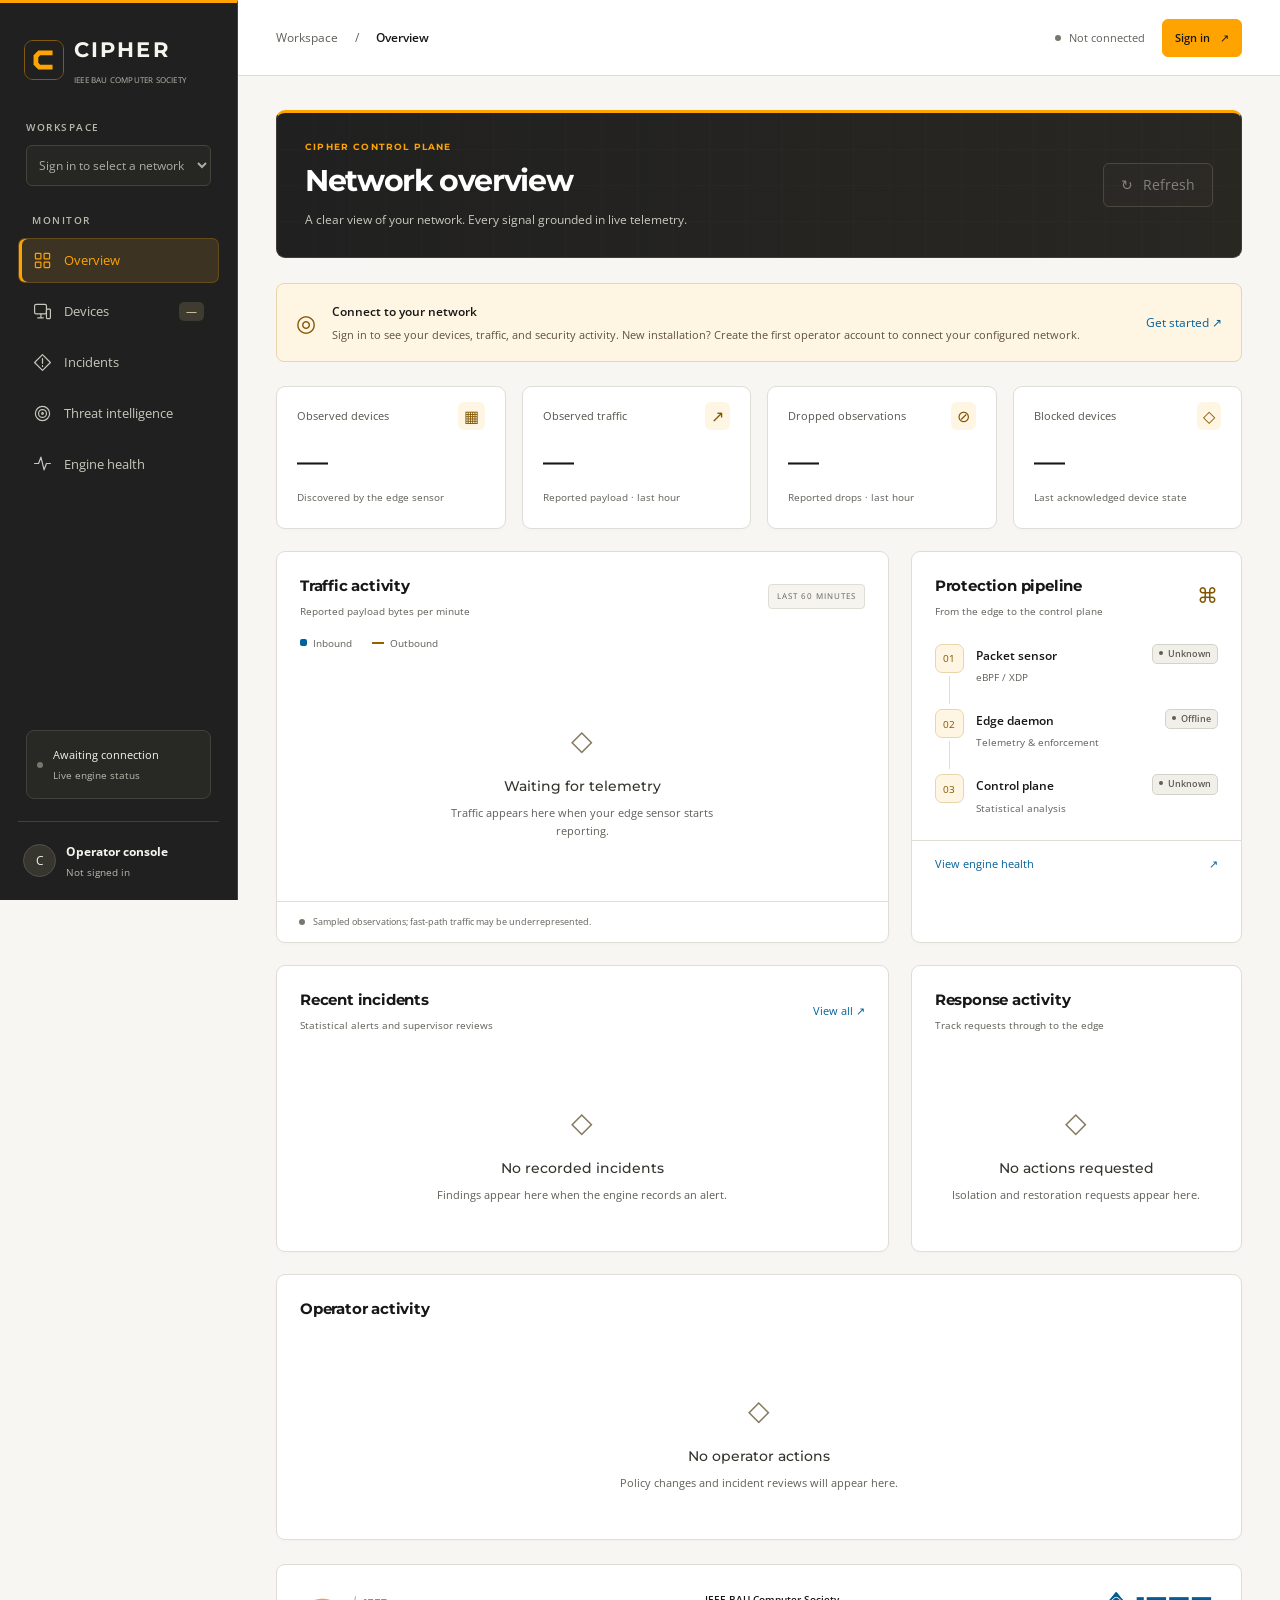
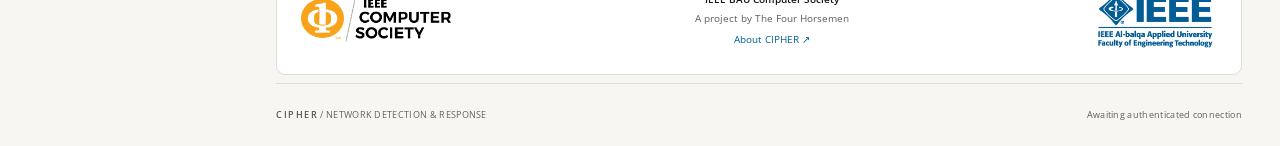
==== ui-dashboard/index.html @ 03b989c0 "Align operator dashboard with Computer Society branding" ====
<!doctype html>
<html lang="en">
  <head>
    <meta charset="utf-8" />
    <meta name="viewport" content="width=device-width, initial-scale=1" />
    <meta name="color-scheme" content="light" />
    <meta name="theme-color" content="#202020" />
    <title>CIPHER · Network operations</title>
    <link rel="icon" href="assets/cipher-logo.svg" type="image/svg+xml" />
    <link rel="stylesheet" href="assets/brand/brand.css" />
    <link rel="stylesheet" href="styles.css" />
    <script src="app.js" defer></script>
  </head>
  <body>
    <a class="skip" href="#main">Skip to content</a>
    <div class="shell">
      <aside id="sidebar">
        <button
          id="sidebar-close"
          class="icon-button"
          aria-label="Close navigation"
        >
          ×
        </button>
        <a href="#overview" class="brand" aria-label="CIPHER overview"
          ><img class="brand-mark" src="assets/cipher-logo.svg" width="40" height="40" alt="" />
          <span>CIPHER<small>IEEE BAU COMPUTER SOCIETY</small></span></a
        >
        <div class="network-picker">
          <label for="network">WORKSPACE</label
          ><select id="network" disabled>
            <option>Sign in to select a network</option>
          </select>
        </div>
        <p class="nav-label">MONITOR</p>
        <nav aria-label="Main navigation">
          <a href="#overview" data-view="overview" class="selected"
            ><svg class="nav-icon" viewBox="0 0 24 24" aria-hidden="true"><rect x="3" y="3" width="7" height="7" rx="1"/><rect x="14" y="3" width="7" height="7" rx="1"/><rect x="3" y="14" width="7" height="7" rx="1"/><rect x="14" y="14" width="7" height="7" rx="1"/></svg> Overview</a
          >
          <a href="#devices" data-view="devices"
            ><svg class="nav-icon" viewBox="0 0 24 24" aria-hidden="true"><rect x="2" y="3" width="15" height="12" rx="2"/><path d="M6 20h7m-3-5v5"/><rect x="17" y="9" width="5" height="12" rx="1"/></svg> Devices
            <span id="nav-count" class="count">—</span></a
          >
          <a href="#incidents" data-view="incidents"
            ><svg class="nav-icon" viewBox="0 0 24 24" aria-hidden="true"><path d="m12 2 10 10-10 10L2 12Z"/><path d="M12 7v6m0 3v1"/></svg> Incidents</a
          >
          <a href="#intelligence" data-view="intelligence"
            ><svg class="nav-icon" viewBox="0 0 24 24" aria-hidden="true"><circle cx="12" cy="12" r="9"/><circle cx="12" cy="12" r="5"/><circle cx="12" cy="12" r="1"/></svg> Threat intelligence</a
          >
          <a href="#engine" data-view="engine"
            ><svg class="nav-icon" viewBox="0 0 24 24" aria-hidden="true"><path d="M2 12h5l3-8 4 16 3-8h5"/></svg> Engine health</a
          >
        </nav>
        <div class="sidebar-bottom">
          <div class="edge-mini">
            <span class="dot" id="edge-dot"></span>
            <div id="edge-summary">
              Awaiting connection<small>Live engine status</small>
            </div>
          </div>
          <div class="profile">
            <span class="avatar" id="avatar">C</span>
            <div>
              <strong id="username">Operator console</strong
              ><small id="role">Not signed in</small>
            </div>
            <button
              id="logout"
              class="icon-button"
              title="Sign out"
              aria-label="Sign out"
              hidden
            >
              ↗
            </button>
          </div>
        </div>
      </aside>
      <div class="workspace">
        <header>
          <div class="breadcrumb">
            <button
              id="menu"
              class="icon-button"
              aria-label="Toggle navigation"
              aria-controls="sidebar"
              aria-expanded="false"
            >
              ☰</button
            ><span>Workspace</span><span>/</span
            ><strong id="breadcrumb">Overview</strong>
          </div>
          <div class="header-actions">
            <span id="connection" class="connection"
              ><i class="dot"></i> Not connected</span
            ><button id="auth-open" class="button small">
              Sign in <span>↗</span>
            </button>
          </div>
        </header>
        <main id="main" tabindex="-1">
          <div class="page-heading">
            <div>
              <div class="eyebrow">CIPHER CONTROL PLANE</div>
              <h1 id="page-title">Network overview</h1>
              <p id="page-description">
                A clear view of your network. Every signal grounded in live
                telemetry.
              </p>
            </div>
            <button id="refresh" class="button secondary" disabled>
              <span>↻</span> Refresh
            </button>
          </div>
          <div id="notice" class="notice" role="status">
            <span class="notice-symbol">◎</span>
            <div>
              <strong>Connect to your network</strong>
              <p>
                Sign in to see your devices, traffic, and security activity. New
                installation? Create the first operator account to connect your
                configured network.
              </p>
            </div>
            <button class="text-button" id="notice-auth">Get started ↗</button>
          </div>
          <section id="view-overview" class="view">
            <div class="metrics">
              <article class="metric">
                <div>Observed devices <span>▦</span></div>
                <strong id="metric-devices">—</strong
                ><small id="metric-active">Discovered by the edge sensor</small>
              </article>
              <article class="metric">
                <div>Observed traffic <span>↗</span></div>
                <strong id="metric-traffic">—</strong
                ><small>Reported payload · last hour</small>
              </article>
              <article class="metric">
                <div>Dropped observations <span>⊘</span></div>
                <strong id="metric-drops">—</strong
                ><small>Reported drops · last hour</small>
              </article>
              <article class="metric">
                <div>Blocked devices <span>◇</span></div>
                <strong id="metric-blocked">—</strong
                ><small>Last acknowledged device state</small>
              </article>
            </div>
            <div class="overview-grid">
              <article class="panel traffic-panel">
                <div class="panel-heading">
                  <div>
                    <h2>Traffic activity</h2>
                    <p>Reported payload bytes per minute</p>
                  </div>
                  <span class="subtle-tag">LAST 60 MINUTES</span>
                </div>
                <div class="chart-legend">
                  <span><i class="swatch inbound"></i> Inbound</span
                  ><span><i class="swatch outbound"></i> Outbound</span>
                </div>
                <div id="traffic-chart" class="chart empty">
                  <div>
                    <span class="empty-icon">⌁</span>
                    <h3>Waiting for telemetry</h3>
                    <p>
                      Traffic appears here when your edge sensor starts
                      reporting.
                    </p>
                  </div>
                </div>
                <div class="panel-foot">
                  <span class="dot"></span> Sampled observations; fast-path
                  traffic may be underrepresented.
                </div>
              </article>
              <article class="panel health-panel">
                <div class="panel-heading">
                  <div>
                    <h2>Protection pipeline</h2>
                    <p>From the edge to the control plane</p>
                  </div>
                  <span class="tiny-icon">⌘</span>
                </div>
                <div id="pipeline" class="pipeline"></div>
                <a href="#engine" class="panel-link"
                  >View engine health <span>↗</span></a
                >
              </article>
            </div>
            <div class="overview-grid lower">
              <article class="panel">
                <div class="panel-heading">
                  <div>
                    <h2>Recent incidents</h2>
                    <p>Statistical alerts and supervisor reviews</p>
                  </div>
                  <a href="#incidents" class="text-link">View all ↗</a>
                </div>
                <div id="recent-incidents" class="empty compact">
                  <div>
                    <span class="empty-icon">◇</span>
                    <h3>No incident data yet</h3>
                    <p>Recorded findings will appear here.</p>
                  </div>
                </div>
              </article>
              <article class="panel">
                <div class="panel-heading">
                  <div>
                    <h2>Response activity</h2>
                    <p>Track requests through to the edge</p>
                  </div>
                </div>
                <div id="recent-commands" class="empty compact">
                  <div>
                    <span class="empty-icon">↳</span>
                    <h3>No actions requested</h3>
                    <p>Isolation and restoration requests appear here.</p>
                  </div>
                </div>
              </article>
            </div>
          </section>
          <section id="view-devices" class="view" hidden>
            <article class="panel">
              <div class="panel-heading">
                <div>
                  <h2>Device inventory</h2>
                  <p>Devices observed by your network sensor</p>
                </div>
                <button id="export" class="button secondary small" disabled>
                  ↓ Export CSV
                </button>
              </div>
              <div class="table-toolbar">
                <label class="search"
                  ><span>⌕</span
                  ><input
                    id="device-search"
                    type="search"
                    placeholder="Search MAC, IP, or hostname"
                    aria-label="Search devices" /></label
                ><select id="device-filter" aria-label="Filter device state">
                  <option value="trusted">Trusted devices</option><option value="all" selected>All states</option>
                  <option value="allowed">Allowed</option>
                  <option value="blocked">Blocked</option>
                  <option value="suspicious">Suspicious</option></select
                ><span id="device-result-count" class="muted"></span>
              </div>
              <div class="table-scroll" tabindex="0" role="region" aria-label="Device inventory, scroll for more columns">
                <table>
                  <thead>
                    <tr>
                      <th>Device</th>
                      <th>IP address</th>
                      <th>Last confirmed state</th>
                      <th>Last seen</th>
                      <th>Response</th>
                    </tr>
                  </thead>
                  <tbody id="devices-body"></tbody>
                </table>
              </div>
            </article>
            <p class="footnote">
              Device names and IP addresses appear only when the sensor provides
              them. Requests remain pending until the daemon acknowledges the
              kernel map update.
            </p>
          </section>
          <section id="view-incidents" class="view" hidden>
            <article class="panel">
              <div class="panel-heading">
                <div>
                  <h2>Incident history</h2>
                  <p>Latest 100 recorded engine findings</p>
                </div>
                <label class="search"
                  ><span>⌕</span
                  ><input
                    id="incident-search"
                    type="search"
                    placeholder="Search findings"
                    aria-label="Search incidents"
                /></label>
              </div>
              <div id="incidents-list"></div>
            </article>
          </section>
          <section id="view-intelligence" class="view" hidden>
            <div class="notice neutral">
              <span class="notice-symbol">◎</span>
              <div>
                <strong>Explicitly configured indicators</strong>
                <p>
                  These indicators come from the server’s configured
                  intelligence file and are sent when a sensor connects. No
                  sample indicators or generated blocklists are included.
                </p>
              </div>
            </div>
            <div class="overview-grid equal">
              <article class="panel">
                <div class="panel-heading">
                  <h2>Blocked IP addresses</h2>
                  <span id="ip-count" class="count">0</span>
                </div>
                <ul id="intel-ips" class="indicator-list"></ul>
              </article>
              <article class="panel">
                <div class="panel-heading">
                  <h2>Domain filter</h2>
                  <span id="domain-count" class="count">0</span>
                </div>
                <ul id="intel-domains" class="indicator-list"></ul>
              </article>
            </div>
          </section>
          <section id="view-engine" class="view" hidden>
            <article class="panel">
              <div class="panel-heading">
                <div>
                  <h2>Engine status</h2>
                  <p>Reported health, configuration, and telemetry freshness</p>
                </div>
              </div>
              <div id="engine-actions" class="engine-actions"></div><p class="footnote">Permanent trust prevents automatic device isolation while retaining alerts. Packet-level filters remain active.</p><div id="engine-details" class="engine-details"></div>
            </article>
            <article class="panel engine-notes">
              <h2>How your data reaches CIPHER</h2>
              <div class="architecture">
                <span
                  >01 <strong>eBPF / XDP</strong
                  ><small>Packet metadata</small></span
                ><b>→</b
                ><span
                  >02 <strong>Rust daemon</strong
                  ><small>10-second summaries</small></span
                ><b>→</b
                ><span
                  >03 <strong>Control plane</strong
                  ><small>Analysis & response</small></span
                >
              </div>
              <p>
                The dashboard refreshes every three seconds. Traffic totals
                describe received observations, not full wire throughput. The
                statistical engine builds a baseline from 50 reports per device;
                deeper review requires a configured LLM supervisor.
              </p>
            </article>
          </section>
          <section class="panel"><div class="panel-heading"><h2>Operator activity</h2></div><div id="operator-activity" tabindex="0" role="region" aria-label="Operator activity"></div></section>
          <div class="project-identity" role="group" aria-label="Project organizations">
            <img src="assets/brand/logos/ieee-computer-society.png" width="150" height="46" alt="IEEE Computer Society" />
            <p><strong>IEEE BAU Computer Society</strong><span>A project by The Four Horsemen</span><a href="https://belalhamdan.com/cipher/" target="_blank" rel="noopener noreferrer">About CIPHER <span aria-hidden="true">↗</span></a></p>
            <img class="branch-logo" src="assets/brand/logos/ieee-bau-branch.png" width="124" height="61" alt="IEEE Al-Balqa Applied University, Faculty of Engineering Technology student branch" />
          </div>
          <footer>
            <span><b>CIPHER</b> / NETWORK DETECTION & RESPONSE</span
            ><span id="last-updated">Awaiting authenticated connection</span>
          </footer>
        </main>
      </div>
    </div>
    <dialog id="auth-dialog" aria-labelledby="auth-title" aria-describedby="auth-description">
      <form id="auth-form">
        <img class="auth-mark" src="assets/cipher-logo.svg" width="44" height="44" alt="" />
        <div class="dialog-heading">
          <div>
            <div class="eyebrow">OPERATOR ACCESS</div>
            <h2 id="auth-title">Welcome to CIPHER</h2>
          </div>
          <button
            type="button"
            id="auth-close"
            class="icon-button"
            aria-label="Close sign in"
          >
            ×
          </button>
        </div>
        <p id="auth-description">Sign in to your network workspace.</p>
        <label
          >Username<input
            id="auth-username"
            autocomplete="username"
            required
            maxlength="100" /></label
        ><label id="email-label" hidden
          >Email<input
            id="auth-email"
            type="email"
            autocomplete="email" /></label
        ><label
          >Password<input
            id="auth-password"
            type="password"
            autocomplete="current-password"
            required
        /></label>
        <p id="auth-error" class="error-message" role="alert"></p>
        <button id="auth-submit" class="button full" type="submit">
          Sign in →</button
        ><button id="auth-toggle" class="text-button full" type="button">
          New installation? Create an account
        </button>
        <p id="signup-note" class="footnote" hidden>
          The first account is assigned administrator access to the configured
          network. Further accounts need a network assignment.
        </p>
      </form>
    </dialog>
    <dialog id="action-dialog" aria-labelledby="action-title" aria-describedby="action-description">
      <form id="action-form">
        <div class="dialog-heading">
          <h2 id="action-title">Isolate device?</h2>
          <button
            type="button"
            id="action-close"
            class="icon-button"
            aria-label="Cancel action"
          >
            ×
          </button>
        </div>
        <p id="action-description"></p>
        <p id="action-error" class="error-message" role="alert"></p>
        <div class="dialog-actions">
          <button type="button" id="action-cancel" class="button secondary">
            Cancel</button
          ><button id="action-submit" class="button" type="submit">
            Send request
          </button>
        </div>
      </form>
    </dialog>
    <div id="toast" role="status" aria-live="polite" hidden></div>
  </body>
</html>
---- ui-dashboard/assets/brand/brand.css ----
/* Generated by scripts/build_brand.py; edit theme.json for shared colors. */
@font-face {
  font-family: "Montserrat";
  src: url("fonts/Montserrat-Medium.ttf") format("truetype");
  font-style: normal;
  font-weight: 500;
  font-display: swap;
}
@font-face {
  font-family: "Montserrat";
  src: url("fonts/Montserrat-Bold.ttf") format("truetype");
  font-style: normal;
  font-weight: 700;
  font-display: swap;
}
@font-face {
  font-family: "Open Sans";
  src: url("fonts/OpenSans-Regular.ttf") format("truetype");
  font-style: normal;
  font-weight: 400;
  font-display: swap;
}
@font-face {
  font-family: "Open Sans";
  src: url("fonts/OpenSans-SemiBold.ttf") format("truetype");
  font-style: normal;
  font-weight: 600;
  font-display: swap;
}
@font-face {
  font-family: "Open Sans";
  src: url("fonts/OpenSans-Bold.ttf") format("truetype");
  font-style: normal;
  font-weight: 700;
  font-display: swap;
}
:root {
  --orange: #FFA300;
  --blue: #00629B;
  --dark: #202020;
  --ink: #171717;
  --muted: #4A4A4A;
  --line: #D5D5D5;
  --pale: #FFF5E3;
  --heading-font: "Montserrat", sans-serif;
  --body-font: "Open Sans", sans-serif;
}
---- ui-dashboard/styles.css ----
/* Operator console: shared CS identity, with separate semantic status colors. */
:root {
  color-scheme: light;
  --bg: #f7f6f2;
  --panel: #ffffff;
  --sidebar: var(--dark);
  --line: #deddd6;
  --text: var(--ink);
  --muted: #60605a;
  --accent: var(--orange);
  --accent-text: #805500;
  --success: #2f6b45;
  --amber: #805500;
  --red: #a4373f;
  --series-in: var(--blue);
  --series-out: #946000;
  --font: var(--body-font);
  font: 14px/1.6 var(--font);
  color: var(--text);
  background: var(--bg);
  font-synthesis: none;
}
* {
  box-sizing: border-box;
}
body {
  margin: 0;
}
button,
input,
select {
  font: inherit;
}
button,
a,
input,
select {
  -webkit-tap-highlight-color: transparent;
}
button,
a {
  touch-action: manipulation;
}
a {
  color: inherit;
  text-decoration: none;
}
button {
  cursor: pointer;
}
button:disabled {
  cursor: not-allowed;
  opacity: 0.45;
}
[hidden] {
  display: none !important;
}
:focus-visible {
  outline: 3px solid var(--blue);
  outline-offset: 4px;
}
h1, h2, h3, p { margin: 0; }
h1, h2, h3 { font-family: var(--heading-font); }
h1 {
  font-size: 30px;
  font-weight: 700;
  letter-spacing: -1px;
  line-height: 1.35;
}
h2 {
  font-size: 15px;
  font-weight: 700;
  letter-spacing: -0.2px;
}
h3 {
  font-size: 14px;
  font-weight: 500;
}
.shell {
  display: flex;
  min-height: 100vh;
}
aside {
  position: fixed;
  inset: 0 auto 0 0;
  width: 238px;
  background: var(--sidebar);
  border-right: 1px solid var(--line);
  padding: 30px 18px 0;
  display: flex;
  flex-direction: column;
  z-index: 20;
}
.brand {
  display: flex;
  align-items: center;
  gap: 12px;
  padding: 0 12px;
  font-weight: 700;
  font-size: 23px;
  letter-spacing: 3px;
}
.brand small {
  display: block;
  color: var(--muted);
  font-size: 8px;
  letter-spacing: 2.2px;
  font-weight: 500;
}
.brand-mark {
  position: relative;
  border: 1.5px solid var(--accent);
  border-radius: 12px;
  color: var(--accent-text);
  height: 40px;
  width: 40px;
  text-align: center;
  font-size: 27px;
  line-height: 37px;
  letter-spacing: 0;
}
.brand-mark span {
  position: absolute;
  right: 0;
  top: 4px;
  background: var(--sidebar);
  font-size: 18px;
  line-height: 24px;
}
.network-picker {
  margin: 35px 8px 26px;
}
.network-picker label,
.nav-label {
  display: block;
  font-size: 10px;
  font-weight: 600;
  letter-spacing: 1.5px;
  color: #b8b8ae;
  margin-bottom: 10px;
}
.network-picker select {
  width: 100%;
  font-size: 12px;
  padding: 10px 8px;
}
.nav-label {
  margin-left: 14px;
}
nav {
  display: grid;
  gap: 6px;
}
nav a {
  padding: 11px 14px;
  border-radius: 7px;
  color: #c7c7bc;
  display: flex;
  gap: 12px;
  align-items: center;
  font-size: 13px;
}
nav a:hover {
  background: #30302c;
  color: var(--text);
}
nav a.selected {
  background: #3c3323;
  color: var(--accent-text);
}
.nav-icon {
  font-size: 20px;
  width: 21px;
  text-align: center;
  line-height: 1;
}
.count {
  padding: 1px 7px;
  background: #f0efe9;
  border-radius: 5px;
  color: #55554d;
  font-size: 11px;
  font-variant-numeric: tabular-nums;
}
nav .count {
  margin-left: auto;
}
.sidebar-bottom {
  margin-top: auto;
}
.edge-mini {
  margin: 30px 8px 22px;
  padding: 15px 10px;
  border: 1px solid var(--line);
  border-radius: 8px;
  display: flex;
  gap: 10px;
  font-size: 11px;
  align-items: center;
}
.edge-mini small,
.profile small {
  display: block;
  color: var(--muted);
  font-size: 10px;
  margin-top: 3px;
}
.dot {
  display: inline-block;
  width: 6px;
  height: 6px;
  flex-shrink: 0;
  border-radius: 50%;
  background: #77776d;
}
.dot.online {
  background: var(--success);
  box-shadow: 0 0 0 4px #a6d57012;
}
.dot.warning {
  background: var(--amber);
}
.profile {
  display: flex;
  align-items: center;
  gap: 10px;
  border-top: 1px solid var(--line);
  padding: 20px 5px;
}
.profile strong {
  font-size: 12px;
  display: block;
  max-width: 120px;
  overflow: hidden;
  text-overflow: ellipsis;
}
.avatar {
  display: grid;
  place-items: center;
  background: #37362e;
  border: 1px solid #545146;
  width: 33px;
  height: 33px;
  border-radius: 50%;
  font-size: 12px;
}
.profile button {
  margin-left: auto;
}
.workspace {
  margin-left: 238px;
  width: calc(100% - 238px);
  min-width: 0;
}
header {
  height: 76px;
  border-bottom: 1px solid var(--line);
  display: flex;
  justify-content: space-between;
  align-items: center;
  padding: 0 38px;
}
.breadcrumb,
.header-actions {
  display: flex;
  align-items: center;
  gap: 17px;
  font-size: 12px;
}
.breadcrumb {
  color: var(--muted);
}
.breadcrumb strong {
  color: var(--text);
  font-weight: 500;
}
.connection {
  font-size: 11px;
  color: var(--muted);
  display: flex;
  align-items: center;
  gap: 8px;
}
.button {
  border: 1px solid var(--accent);
  border-radius: 6px;
  background: var(--accent);
  color: var(--ink);
  font-weight: 600;
  padding: 10px 17px;
  display: inline-flex;
  gap: 10px;
  align-items: center;
  justify-content: center;
}
.button:hover {
  filter: brightness(1.08);
}
.button.secondary {
  background: #ffffff;
  border-color: #c8c6bc;
  color: var(--text);
  font-weight: 500;
}
.button.small {
  font-size: 11px;
  padding: 7px 12px;
}
.button.danger {
  background: #fff0ef;
  border-color: #d5a5a2;
  color: var(--red);
}
.icon-button {
  min-width: 36px;
  min-height: 36px;
  border: 0;
  background: none;
  color: var(--muted);
  padding: 5px;
  font-size: 20px;
  line-height: 1.2;
}
.text-button {
  border: 0;
  background: none;
  color: var(--accent-text);
  font-size: 12px;
  padding: 8px 0;
}
.text-link {
  font-size: 11px;
  color: var(--muted);
  white-space: nowrap;
}
.text-link:hover {
  color: var(--accent-text);
}
#menu {
  display: none;
}
main {
  padding: 34px 38px 0;
  max-width: 1640px;
  margin: auto;
}
.page-heading {
  display: flex;
  justify-content: space-between;
  gap: 20px;
  align-items: center;
  margin-bottom: 25px;
}
.eyebrow {
  font-size: 9px;
  font-weight: 600;
  letter-spacing: 1.8px;
  color: var(--accent-text);
  margin-bottom: 7px;
}
.page-heading p {
  font-size: 12px;
  color: var(--muted);
  margin-top: 7px;
}
.notice {
  display: flex;
  align-items: center;
  gap: 16px;
  background: #fff5e3;
  border: 1px solid #e9d5ab;
  border-radius: 8px;
  padding: 16px 19px;
  margin-bottom: 24px;
}
.notice strong {
  font-size: 12px;
  font-weight: 600;
}
.notice p {
  color: #60523d;
  font-size: 11px;
  line-height: 1.7;
  margin-top: 3px;
}
.notice-symbol {
  font-size: 23px;
  color: var(--accent-text);
}
.notice .text-button {
  white-space: nowrap;
  margin-left: auto;
}
.notice.warning {
  background: #fff5e3;
  border-color: #d5b97d;
}
.notice.warning .notice-symbol {
  color: var(--amber);
}
.notice.neutral {
  background: var(--panel);
  border-color: var(--line);
}
.metrics {
  display: grid;
  grid-template-columns: repeat(4, minmax(0, 1fr));
  gap: 16px;
  margin-bottom: 22px;
}
.metric {
  border: 1px solid var(--line);
  background: var(--panel);
  border-radius: 9px;
  padding: 20px;
}
.metric > div {
  display: flex;
  justify-content: space-between;
  gap: 8px;
  color: #55554d;
  font-size: 11px;
}
.metric > div span {
  font-size: 16px;
  color: #805500;
  line-height: 1;
}
.metric > strong {
  display: block;
  font-size: 31px;
  font-weight: 500;
  letter-spacing: -1px;
  margin: 12px 0 5px;
  line-height: 1.25;
  font-variant-numeric: tabular-nums;
}
.metric small {
  color: var(--muted);
  font-size: 10px;
}
.overview-grid {
  display: grid;
  grid-template-columns: minmax(0, 1.85fr) minmax(270px, 1fr);
  gap: 22px;
  margin-bottom: 22px;
}
.overview-grid.equal {
  grid-template-columns: 1fr 1fr;
}
.panel {
  border: 1px solid var(--line);
  border-radius: 9px;
  background: var(--panel);
  overflow: hidden;
}
.panel-heading {
  display: flex;
  align-items: center;
  justify-content: space-between;
  gap: 16px;
  padding: 22px 23px 16px;
}
.panel-heading p {
  font-size: 10px;
  color: var(--muted);
  margin-top: 5px;
}
.subtle-tag {
  font-size: 8px;
  letter-spacing: 1px;
  background: #f5f4ef;
  border: 1px solid #deddd6;
  padding: 5px 8px;
  border-radius: 4px;
  color: #666357;
  white-space: nowrap;
}
.chart-legend {
  display: flex;
  gap: 20px;
  font-size: 10px;
  color: var(--muted);
  padding: 0 23px;
}
.chart-legend span {
  display: flex;
  align-items: center;
  gap: 6px;
}
.swatch {
  width: 7px;
  height: 7px;
  border-radius: 50%;
  display: inline-block;
}
.inbound {
  background: var(--series-in);
}
.outbound {
  background: var(--series-out);
}
.chart {
  height: 237px;
  margin: 8px 22px 5px;
  position: relative;
}
.chart svg {
  width: 100%;
  height: 100%;
  overflow: visible;
}
.chart text {
  fill: var(--muted);
  font-size: 10px;
}
.empty {
  display: flex;
  align-items: center;
  justify-content: center;
  text-align: center;
  padding: 24px;
  color: var(--muted);
}
.empty p {
  font-size: 11px;
  max-width: 310px;
  margin: 7px auto 0;
  color: var(--muted);
}
.empty h3 {
  color: #35352f;
}
.empty-icon {
  font-size: 28px;
  display: block;
  color: #84785e;
  margin: 2px 0 13px;
}
.empty.compact {
  min-height: 202px;
}
.panel-foot {
  border-top: 1px solid var(--line);
  display: flex;
  align-items: center;
  gap: 8px;
  padding: 13px 22px;
  font-size: 9px;
  color: var(--muted);
}
.pipeline {
  padding: 9px 23px 12px;
}
.pipeline-row {
  display: flex;
  align-items: flex-start;
  gap: 12px;
  position: relative;
  padding: 0 0 24px;
}
.pipeline-row:last-child {
  padding-bottom: 12px;
}
.pipeline-row:not(:last-child):before {
  content: "";
  position: absolute;
  left: 14px;
  top: 32px;
  bottom: 5px;
  width: 1px;
  background: var(--line);
}
.pipeline-step {
  height: 29px;
  width: 29px;
  background: var(--pale);
  border: 1px solid #e9d5ab;
  border-radius: 7px;
  display: grid;
  place-items: center;
  font-size: 10px;
  color: #805500;
  flex-shrink: 0;
}
.pipeline-row strong {
  font-size: 12px;
  font-weight: 500;
}
.pipeline-row small {
  display: block;
  font-size: 10px;
  color: var(--muted);
  margin-top: 3px;
}
.pipeline-row .badge {
  margin-left: auto;
  font-size: 9px;
  padding: 2px 6px;
}
.panel-link {
  display: flex;
  justify-content: space-between;
  border-top: 1px solid var(--line);
  font-size: 11px;
  padding: 14px 23px;
  color: var(--blue);
}
.panel-link:hover {
  color: var(--accent-text);
}
.tiny-icon {
  color: #805500;
  font-size: 21px;
}
.badge {
  display: inline-block;
  border: 1px solid #d5d3c8;
  background: #f0efe9;
  color: #5e5b50;
  font-size: 10px;
  padding: 3px 8px;
  border-radius: 5px;
  white-space: nowrap;
  text-transform: capitalize;
}
.badge.allowed,
.badge.applied,
.badge.online {
  color: var(--success);
  background: #edf5ed;
  border-color: #bfd4bd;
}
.badge.blocked,
.badge.failed {
  color: var(--red);
  background: #fceeee;
  border-color: #e4bfc3;
}
.badge.pending,
.badge.sent,
.badge.suspicious,
.badge.learning {
  color: var(--amber);
  background: #fff5e3;
  border-color: #e8d3a6;
}
.table-toolbar {
  display: flex;
  align-items: center;
  gap: 12px;
  padding: 8px 23px 20px;
}
.search {
  display: flex;
  align-items: center;
  gap: 8px;
  background: #fafaf7;
  border: 1px solid #c8c6bc;
  border-radius: 6px;
  padding: 0 12px;
  min-width: 0;
}
.search > span {
  font-size: 20px;
  color: var(--muted);
}
input,
select {
  color: var(--text);
  background: #fafaf7;
  border: 1px solid #c8c6bc;
  border-radius: 6px;
  padding: 10px 12px;
  min-width: 0;
}
.search input {
  border: 0;
  background: none;
  width: 240px;
  font-size: 12px;
  padding: 9px 0;
  max-width: 100%;
}
input::placeholder {
  color: #6a695f;
}
.muted {
  color: var(--muted);
  font-size: 11px;
}
.table-toolbar .muted {
  margin-left: auto;
}
.table-scroll {
  overflow: auto;
}
table {
  width: 100%;
  border-collapse: collapse;
  text-align: left;
  white-space: nowrap;
}
th {
  font-size: 10px;
  text-transform: uppercase;
  letter-spacing: 0.8px;
  color: #605e54;
  font-weight: 500;
  background: #fafaf7;
  padding: 13px 23px;
}
td {
  padding: 17px 23px;
  border-top: 1px solid var(--line);
  font-size: 12px;
}
td strong {
  font-weight: 500;
  display: block;
}
td small {
  display: block;
  color: var(--muted);
  font-size: 10px;
  margin-top: 4px;
}
.mono {
  font-family: ui-monospace, SFMono-Regular, Consolas, monospace;
  font-size: 11px;
}
td .empty {
  padding: 28px;
}
.footnote {
  color: var(--muted);
  font-size: 11px;
  line-height: 1.7;
  margin-top: 16px;
}
.incident {
  padding: 17px 23px;
  border-top: 1px solid var(--line);
}
.incident-top {
  display: flex;
  align-items: center;
  justify-content: space-between;
  gap: 12px;
}
.incident h3 {
  color: var(--text);
  font-size: 12px;
}
.incident p {
  font-size: 12px;
  line-height: 1.7;
  color: #55554d;
  margin-top: 10px;
  overflow-wrap: anywhere;
}
.incident-meta {
  display: flex;
  justify-content: space-between;
  gap: 12px;
  font-size: 10px;
  color: var(--muted);
  margin-top: 10px;
}
.command-row {
  display: flex;
  gap: 10px;
  align-items: center;
  justify-content: space-between;
  padding: 14px 23px;
  border-top: 1px solid var(--line);
  font-size: 11px;
}
.command-row small {
  display: block;
  color: var(--muted);
  font-size: 10px;
  margin-top: 4px;
}
.indicator-list {
  list-style: none;
  padding: 0 23px 22px;
  margin: 0;
}
.indicator-list li {
  border-top: 1px solid var(--line);
  padding: 13px 0;
  overflow-wrap: anywhere;
  font-family: ui-monospace, monospace;
  font-size: 12px;
  color: #44443d;
}
.engine-details {
  padding: 0 23px 16px;
}
.engine-row {
  display: flex;
  justify-content: space-between;
  gap: 20px;
  padding: 16px 0;
  border-top: 1px solid var(--line);
  font-size: 12px;
  color: var(--muted);
}
.engine-row strong {
  font-weight: 500;
  color: var(--text);
  text-align: right;
}
.engine-notes {
  margin-top: 22px;
  padding: 23px;
}
.engine-notes > p {
  font-size: 12px;
  color: var(--muted);
  line-height: 1.8;
  max-width: 850px;
}
.architecture {
  display: flex;
  align-items: center;
  gap: 25px;
  margin: 26px 0;
  color: var(--accent-text);
  font-size: 12px;
}
.architecture span {
  flex: 1;
  border: 1px solid var(--line);
  padding: 16px;
  border-radius: 6px;
}
.architecture strong {
  color: var(--text);
  display: block;
  font-weight: 500;
  margin: 5px 0;
}
.architecture small {
  color: var(--muted);
}
footer {
  display: flex;
  justify-content: space-between;
  gap: 15px;
  padding: 24px 0;
  margin-top: 8px;
  border-top: 1px solid var(--line);
  font-size: 8px;
  letter-spacing: 0.8px;
  color: var(--muted);
}
footer b {
  font-weight: 600;
  letter-spacing: 1.5px;
  color: #55554d;
}
dialog {
  max-width: 440px;
  width: calc(100% - 32px);
  background: #ffffff;
  color: var(--text);
  border: 1px solid #d0cec3;
  border-radius: 12px;
  padding: 28px;
  box-shadow: 0 20px 90px #0007;
}
dialog::backdrop {
  background: #171717a8;
  backdrop-filter: blur(5px);
}
.dialog-heading {
  display: flex;
  justify-content: space-between;
  align-items: flex-start;
  gap: 20px;
}
.dialog-heading h2 {
  font-size: 22px;
}
dialog p {
  font-size: 12px;
  color: var(--muted);
  margin: 12px 0 20px;
}
dialog label {
  display: block;
  font-size: 12px;
  color: #44443d;
  margin-top: 16px;
}
dialog input {
  display: block;
  width: 100%;
  margin-top: 7px;
}
.full {
  width: 100%;
  margin-top: 12px;
}
.dialog-actions {
  display: flex;
  justify-content: flex-end;
  gap: 10px;
}
.error-message {
  color: var(--red);
  font-size: 12px;
  min-height: 0;
}
.error-message:empty {
  display: none;
}
#toast {
  position: fixed;
  bottom: 24px;
  left: 50%;
  transform: translateX(-50%);
  z-index: 100;
  background: #242421;
  color: #ffffff;
  border: 1px solid #625b49;
  padding: 13px 22px;
  border-radius: 8px;
  font-size: 12px;
  box-shadow: 0 10px 35px #0006;
  max-width: 90vw;
}
.skip {
  position: fixed;
  top: -100px;
  left: 15px;
  z-index: 200;
  background: var(--accent);
  color: var(--ink);
  padding: 12px;
}
.skip:focus {
  top: 15px;
}
@media (min-width: 1500px) {
  main {
    padding-top: 42px;
  }
  .chart {
    height: 270px;
  }
  .pipeline-row {
    padding-bottom: 34px;
  }
}
@media (max-width: 1150px) {
  aside {
    width: 210px;
    padding-left: 12px;
    padding-right: 12px;
  }
  .workspace {
    margin-left: 210px;
    width: calc(100% - 210px);
  }
  main {
    padding: 26px 24px 0;
  }
  header {
    padding: 0 24px;
  }
  .metrics {
    gap: 10px;
  }
  .metric {
    padding: 16px;
  }
  .overview-grid {
    grid-template-columns: minmax(0, 1.4fr) minmax(255px, 1fr);
    gap: 14px;
  }
  .metric small {
    font-size: 9px;
  }
  .panel-heading {
    padding: 18px;
  }
  .panel-heading h2 {
    font-size: 14px;
  }
  .subtle-tag {
    font-size: 7px;
  }
  .pipeline {
    padding: 10px 18px;
  }
  .panel-foot {
    font-size: 8px;
  }
}
@media (max-width: 900px) {
  .metrics {
    grid-template-columns: repeat(2, minmax(0, 1fr));
  }
  .overview-grid,
  .overview-grid.equal {
    grid-template-columns: 1fr;
  }
  .chart {
    height: 250px;
  }
  .lower {
    gap: 16px;
  }
  .pipeline-row {
    padding-bottom: 25px;
  }
  .table-toolbar {
    flex-wrap: wrap;
  }
  .table-toolbar .search {
    flex: 1;
  }
  .panel-heading {
    flex-wrap: wrap;
  }
}
@media (max-width: 650px) {
  aside {
    transform: translateX(-100%);
    transition: transform 0.2s;
    width: 238px;
    box-shadow: 10px 0 40px #0006;
  }
  aside.open {
    transform: translateX(0);
  }
  .workspace {
    margin: 0;
    width: 100%;
  }
  header {
    height: 62px;
    padding: 0 18px;
  }
  .breadcrumb {
    gap: 10px;
  }
  #menu {
    display: block;
  }
  .header-actions {
    gap: 10px;
  }
  .connection {
    font-size: 9px;
  }
  .connection .dot {
    display: none;
  }
  main {
    padding: 25px 16px 0;
  }
  .page-heading {
    gap: 12px;
    align-items: flex-start;
    margin-bottom: 20px;
  }
  h1 {
    font-size: 25px;
  }
  .page-heading p {
    font-size: 11px;
  }
  .page-heading > .button {
    font-size: 10px;
    padding: 8px;
    margin-top: 20px;
  }
  .notice {
    padding: 14px;
    gap: 10px;
    flex-wrap: wrap;
  }
  .notice > div {
    flex: 1;
    min-width: 180px;
  }
  .notice .text-button {
    margin-left: 34px;
  }
  .notice p {
    font-size: 10px;
  }
  .metrics {
    gap: 10px;
  }
  .metric {
    padding: 16px 13px;
  }
  .metric > div {
    font-size: 10px;
  }
  .metric > strong {
    font-size: 28px;
  }
  .metric > div span {
    font-size: 13px;
  }
  .metric small {
    font-size: 9px;
  }
  .panel-heading {
    gap: 8px;
  }
  .chart {
    margin: 8px 15px;
    height: 215px;
  }
  .panel-foot {
    font-size: 8px;
    padding: 12px 15px;
  }
  .table-toolbar {
    padding: 8px 16px 16px;
  }
  .search input {
    width: 100%;
  }
  .panel-heading .search {
    width: 100%;
  }
  th,
  td {
    padding: 14px 16px;
  }
  .architecture {
    gap: 8px;
    flex-direction: column;
    align-items: stretch;
  }
  .architecture b {
    text-align: center;
    transform: rotate(90deg);
  }
  .architecture span {
    padding: 12px;
  }
  .engine-row {
    font-size: 11px;
  }
  .engine-row strong {
    max-width: 60%;
    overflow-wrap: anywhere;
  }
  footer {
    font-size: 7px;
    flex-wrap: wrap;
  }
  .incident-meta {
    flex-wrap: wrap;
  }
  dialog {
    padding: 22px;
  }
}
@media (prefers-reduced-motion: reduce) {
  * {
    transition: none !important;
    scroll-behavior: auto !important;
  }
}

.page-heading > div {
  min-width: 0;
}
h1 {
  overflow-wrap: anywhere;
}
.view .notice > div {
  min-width: 0;
}

.breadcrumb {
  min-width: 0;
}
.breadcrumb strong {
  min-width: 0;
  overflow: hidden;
  text-overflow: ellipsis;
  white-space: nowrap;
}
.breadcrumb > span,
.header-actions,
#menu {
  flex-shrink: 0;
}
#sidebar-close {
  display: none;
}
@media (max-width: 650px) {
  #sidebar-close {
    display: block;
    position: absolute;
    right: 8px;
    top: 8px;
  }
}

.engine-actions, .incident-actions {display:flex;flex-wrap:wrap;gap:8px;margin:16px 0;}
#devices-body td:last-child .button {margin:3px;}
.incident details {margin:12px 0;color:var(--muted,#60605a);}
.incident p.plain {color:var(--text);border-left:2px solid var(--accent);padding-left:10px;}
.incident p.plain strong {color:var(--accent);font-weight:600;}

#operator-activity {max-height: 360px; overflow: auto; padding: 0 24px;}
#operator-activity .command-row {min-width: 0;}


/* Charcoal navigation and orange rules match the public project presentation. */
#sidebar {
  --line: #42423c;
  --muted: #b8b8ae;
  --text: #f5f5ef;
  --success: #a6d570;
  color-scheme: dark;
  color: var(--text);
  border-top: 3px solid var(--accent);
  overflow-y: auto;
  scrollbar-width: thin;
}
#sidebar :focus-visible { outline-color: var(--accent); }
.brand { font-family: var(--heading-font); font-size: 21px; letter-spacing: .1em; gap: 10px; padding-inline: 6px; }
.brand small { font-family: var(--body-font); font-size: 8px; letter-spacing: .025em; margin-top: 7px; }
.brand-mark { object-fit: contain; flex-shrink: 0; border-color: #ffa30070; border-radius: 9px; }
.network-picker { margin-top: 33px; }
#network { color: #e8e8df; background: #292925; border-color: #555349; }
nav a { border: 1px solid transparent; }
nav a.selected { color: var(--accent); border-color: #ffa30036; box-shadow: inset 3px 0 var(--accent); }
nav .count { background: #3f3b31; color: #f1dcb7; }
.nav-icon { width: 19px; height: 19px; flex-shrink: 0; fill: none; stroke: currentColor; stroke-width: 1.5; stroke-linecap: round; stroke-linejoin: round; }
.sidebar-bottom { padding-top: 20px; }
.profile > div { min-width: 0; flex: 1; }
.edge-mini { background: #282824; }
header { background: #fff; }
.breadcrumb strong { font-weight: 600; }
.page-heading {
  padding: 27px 28px;
  border: 1px solid #3d3b33;
  border-top: 3px solid var(--accent);
  border-radius: 9px;
  color: #fff;
  background: linear-gradient(90deg, #202020, #292722);
  position: relative;
  overflow: hidden;
  isolation: isolate;
}
.page-heading::before { content: ''; position: absolute; inset: 0; z-index: -1; background-image: linear-gradient(#ffffff04 1px, transparent 1px), linear-gradient(90deg, #ffffff04 1px, transparent 1px); background-size: 36px 36px; }
.page-heading h1 { letter-spacing: -.045em; }
.page-heading .eyebrow { color: var(--accent); font-family: var(--heading-font); font-weight: 700; letter-spacing: .13em; }
.page-heading p { color: #c9c8bd; line-height: 1.8; max-width: 560px; }
.page-heading .button.secondary { color: #f4f0e6; border-color: #767063; background: #ffffff08; }
.page-heading :focus-visible { outline-color: var(--accent); }
.button { transition: background .15s, border-color .15s; min-height: 38px; }
.button:hover { filter: none; background: #ffc04d; }
.button.secondary:hover { background: #f4f2ea; border-color: #8b8576; }
.button.danger:hover { background: #fbe0e0; border-color: #a4373f; }
.page-heading .button.secondary:hover { background: #ffffff18; }
.text-link, .text-button { color: var(--blue); }
.text-link:hover, .text-button:hover, .panel-link:hover { color: #805500; text-decoration: underline; text-underline-offset: 4px; }
.metric { position: relative; box-shadow: 0 2px 4px #23231604; }
.metric > strong { font-family: var(--heading-font); font-weight: 500; }
.metric > div span { background: var(--pale); border-radius: 6px; padding: 6px; margin-top: -5px; }
.panel { box-shadow: 0 2px 4px #23231604; }
.pipeline-row strong, td strong, .engine-row strong { font-weight: 600; }
.inbound { border-radius: 2px; }
.outbound { border-radius: 0; height: 0; width: 12px; border-top: 2px dashed var(--series-out); background: transparent; }
.chart .chart-grid { stroke: var(--line); }
.chart .chart-area-stop { stop-color: var(--series-in); }
.chart .series-in { stroke: var(--series-in); }
.chart .series-out { stroke: var(--series-out); stroke-dasharray: 6 4; }
.badge { font-weight: 600; }
.badge + .badge { margin-left: 6px; }
.badge::before { content: ''; display: inline-block; width: 4px; height: 4px; border-radius: 50%; background: currentColor; margin-right: 5px; vertical-align: 2px; }
.table-scroll:focus-visible, #operator-activity:focus-visible { outline-offset: -3px; }
#devices-body tr:hover { background: #faf9f4; }
#devices-body td:last-child { white-space: normal; min-width: 220px; }
.search:focus-within { border-color: var(--blue); }
.incident h3 { font-size: 13px; font-weight: 700; }
.incident details { background: #f7f6f2; border: 1px solid var(--line); padding: 12px 14px; border-radius: 6px; font-size: 11px; }
.incident summary { cursor: pointer; font-weight: 600; color: var(--text); }
.incident details li { margin-top: 7px; overflow-wrap: anywhere; }
.incident p.plain { padding: 11px 14px; background: #fff8ea; border-left: 3px solid var(--accent); border-radius: 0 5px 5px 0; }
.incident p.plain strong { color: #805500; }
#engine-actions { padding: 0 23px; }
#engine-actions + .footnote { margin: 0 23px 20px; }
#operator-activity { padding: 0; }
#operator-activity .command-row { overflow-wrap: anywhere; }
main > section.panel { margin-top: 22px; }
.project-identity { margin-top: 24px; padding: 24px; background: #fff; border: 1px solid var(--line); border-radius: 9px; display: flex; justify-content: space-between; align-items: center; gap: 26px; }
.project-identity img { width: 150px; height: auto; }
.project-identity .branch-logo { width: 124px; }
.project-identity p { text-align: center; font-size: 10px; color: var(--muted); }
.project-identity strong { font-weight: 600; color: var(--text); }
.project-identity p > span { display: block; margin-top: 3px; }
.project-identity a { color: var(--blue); display: inline-block; padding-top: 5px; text-underline-offset: 3px; }
.project-identity a:hover { text-decoration: underline; }
footer { font-size: 9px; letter-spacing: .035em; }
dialog { border-top: 3px solid var(--accent); box-shadow: 0 24px 70px #00000038; }
.auth-mark { display: block; border-radius: 9px; margin-bottom: 20px; }
.dialog-heading h2 { font-weight: 700; letter-spacing: -.04em; }
#toast { border-left: 3px solid var(--accent); }
@media (max-width: 1150px) {
  .brand { font-size: 19px; gap: 8px; }
  .brand small { font-size: 8px; }
  .brand-mark { width: 36px; height: 36px; }
  .page-heading { padding: 23px; }
}
@media (max-width: 650px) {
  aside { box-shadow: none; padding-top: 54px; }
  aside.open { box-shadow: 10px 0 40px #0006; }
  .page-heading { padding: 20px 18px; gap: 14px; flex-wrap: wrap; }
  .page-heading h1 { font-size: 26px; }
  .page-heading > div { flex: 1 1 210px; }
  .page-heading > .button { margin-top: 0; font-size: 11px; }
  .project-identity { flex-wrap: wrap; gap: 20px; padding: 22px; }
  .project-identity img { width: 135px; }
  .project-identity .branch-logo { width: 104px; }
  .project-identity p { order: 3; width: 100%; text-align: left; border-top: 1px solid var(--line); padding-top: 14px; }
  .brand { font-size: 21px; }
  .brand small { font-size: 8px; }
  .connection { max-width: 130px; text-align: right; }
  .breadcrumb > span { display: none; }
  .metric small, .panel-foot { font-size: 10px; }
  .incident-top { align-items: flex-start; }
  .engine-row { gap: 12px; }
  .engine-row > span { max-width: 43%; }
  .dialog-heading h2 { font-size: 22px; }
}
@media (max-width: 360px) {
  .metrics { grid-template-columns: 1fr; }
  .project-identity { padding: 18px; gap: 16px; }
  .project-identity img { width: 125px; }
  .project-identity .branch-logo { width: 92px; }
}
@media (prefers-reduced-motion: reduce) { *, *::before, *::after { transition: none !important; scroll-behavior: auto !important; } }
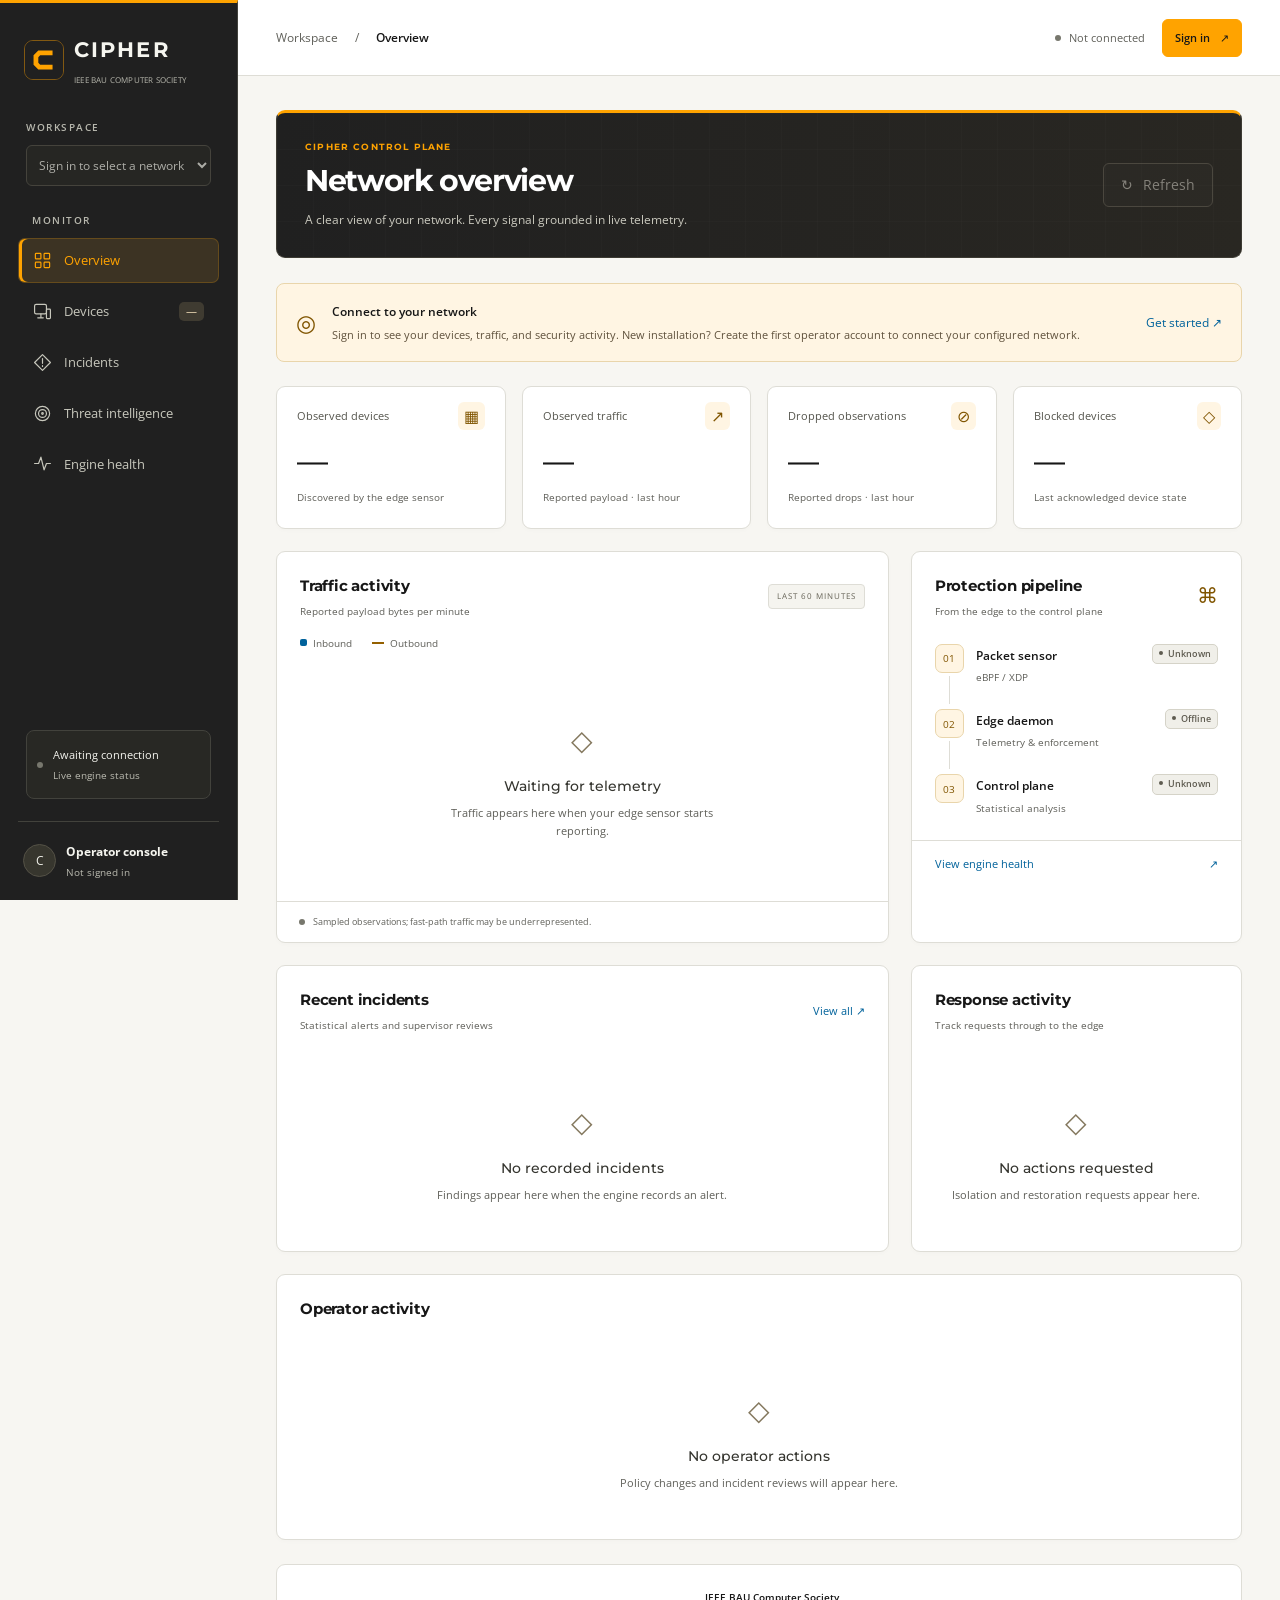
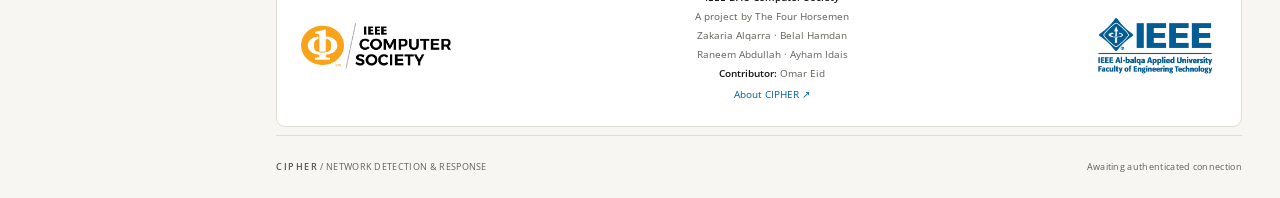
==== commit 6c9cebf3: "Credit Four Horsemen members and Omar Eid across project materials" ====
--- a/ui-dashboard/index.html
+++ b/ui-dashboard/index.html
@@ -1,6 +1,7 @@
 <!doctype html>
 <html lang="en">
   <head>
+<meta name="author" content="Zakaria Alqarra; Belal Hamdan; Raneem Abdullah; Ayham Idais (The Four Horsemen)">
     <meta charset="utf-8" />
     <meta name="viewport" content="width=device-width, initial-scale=1" />
     <meta name="color-scheme" content="light" />
@@ -355,7 +356,10 @@
           <section class="panel"><div class="panel-heading"><h2>Operator activity</h2></div><div id="operator-activity" tabindex="0" role="region" aria-label="Operator activity"></div></section>
           <div class="project-identity" role="group" aria-label="Project organizations">
             <img src="assets/brand/logos/ieee-computer-society.png" width="150" height="46" alt="IEEE Computer Society" />
-            <p><strong>IEEE BAU Computer Society</strong><span>A project by The Four Horsemen</span><a href="https://belalhamdan.com/cipher/" target="_blank" rel="noopener noreferrer">About CIPHER <span aria-hidden="true">↗</span></a></p>
+            <p><strong>IEEE BAU Computer Society</strong><span>A project by The Four Horsemen</span>
+              <span>Zakaria Alqarra · Belal Hamdan</span><span>Raneem Abdullah · Ayham Idais</span>
+              <span><strong>Contributor:</strong> Omar Eid</span>
+              <a href="https://belalhamdan.com/cipher/" target="_blank" rel="noopener noreferrer">About CIPHER <span aria-hidden="true">↗</span></a></p>
             <img class="branch-logo" src="assets/brand/logos/ieee-bau-branch.png" width="124" height="61" alt="IEEE Al-Balqa Applied University, Faculty of Engineering Technology student branch" />
           </div>
           <footer>
